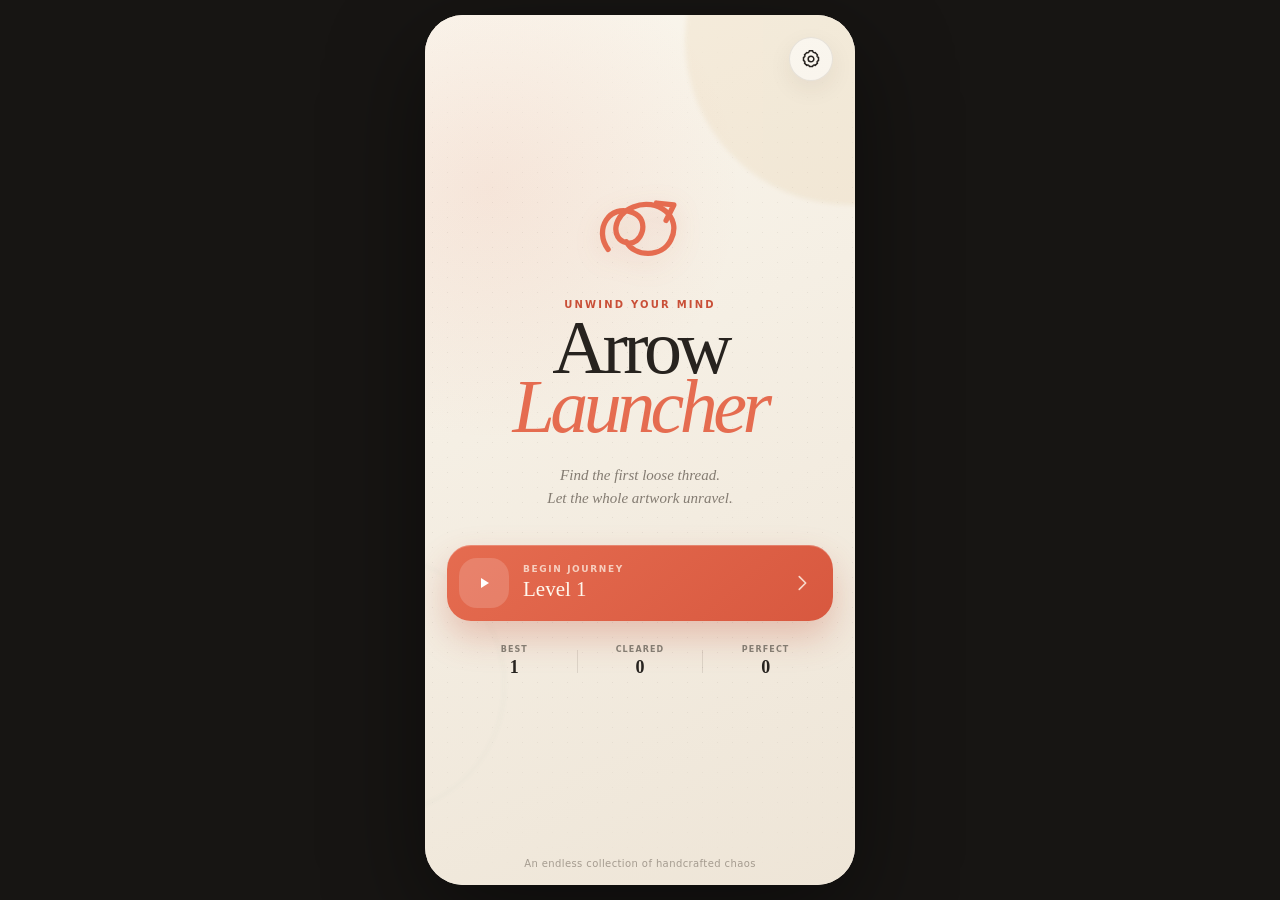
==== index.html @ df898eaf "first commit" ====
<!doctype html>
<html lang="en">
<head>
  <meta charset="utf-8">
  <meta name="viewport" content="width=device-width, initial-scale=1, viewport-fit=cover, user-scalable=no">
  <meta name="theme-color" content="#171513">
  <meta name="description" content="Arrow Launcher — a relaxing endless puzzle of tangled paths.">
  <title>Arrow Launcher</title>
  <link rel="stylesheet" href="styles.css">
</head>
<body>
  <main class="app" id="app">
    <section class="screen menu-screen active" id="menuScreen" aria-label="Main menu">
      <div class="menu-glow glow-one"></div>
      <div class="menu-glow glow-two"></div>
      <header class="menu-top">
        <button class="icon-button glass" id="menuSettingsButton" aria-label="Settings">
          <svg viewBox="0 0 24 24" aria-hidden="true"><path d="M12 15.4a3.4 3.4 0 1 0 0-6.8 3.4 3.4 0 0 0 0 6.8Z"/><path d="M19.4 15a1.7 1.7 0 0 0 .34 1.87l.06.06-2.83 2.83-.06-.06a1.7 1.7 0 0 0-1.87-.34 1.7 1.7 0 0 0-1.04 1.56V21h-4v-.08a1.7 1.7 0 0 0-1.04-1.56 1.7 1.7 0 0 0-1.87.34l-.06.06-2.83-2.83.06-.06A1.7 1.7 0 0 0 4.6 15 1.7 1.7 0 0 0 3.08 14H3v-4h.08A1.7 1.7 0 0 0 4.6 9a1.7 1.7 0 0 0-.34-1.87l-.06-.06 2.83-2.83.06.06A1.7 1.7 0 0 0 8.96 4 1.7 1.7 0 0 0 10 2.44V2h4v.44A1.7 1.7 0 0 0 15.04 4a1.7 1.7 0 0 0 1.87.34l.06-.06 2.83 2.83-.06.06A1.7 1.7 0 0 0 19.4 9 1.7 1.7 0 0 0 20.92 10H21v4h-.08A1.7 1.7 0 0 0 19.4 15Z"/></svg>
        </button>
      </header>

      <div class="brand-lockup">
        <div class="logo-mark" aria-hidden="true">
          <svg viewBox="0 0 120 120"><path d="M27 77c-15-20 1-48 26-38 18 7 9 35-7 31-17-4-14-29 7-37 25-10 51 10 39 34-9 19-38 18-46 2"/><path d="m77 29 18 2-8 16"/></svg>
        </div>
        <p class="eyebrow">UNWIND YOUR MIND</p>
        <h1>Arrow<br><span>Launcher</span></h1>
        <p class="tagline">Find the first loose thread.<br>Let the whole artwork unravel.</p>
      </div>

      <div class="menu-actions">
        <button class="primary-button" id="playButton">
          <span class="play-disc"><svg viewBox="0 0 24 24" aria-hidden="true"><path d="m9 7 8 5-8 5V7Z"/></svg></span>
          <span><small id="playLabel">CONTINUE</small><strong id="menuLevel">Level 1</strong></span>
          <svg class="chevron" viewBox="0 0 24 24" aria-hidden="true"><path d="m9 5 7 7-7 7"/></svg>
        </button>
        <div class="menu-stats">
          <div><span>BEST</span><strong id="bestLevel">1</strong></div>
          <i></i>
          <div><span>CLEARED</span><strong id="clearedCount">0</strong></div>
          <i></i>
          <div><span>PERFECT</span><strong id="perfectCount">0</strong></div>
        </div>
      </div>
      <p class="menu-footer">An endless collection of handcrafted chaos</p>
    </section>

    <section class="screen game-screen" id="gameScreen" aria-label="Game">
      <header class="game-header">
        <button class="icon-button" id="backButton" aria-label="Back to menu">
          <svg viewBox="0 0 24 24" aria-hidden="true"><path d="m15 18-6-6 6-6"/></svg>
        </button>
        <div class="level-copy"><span id="shapeLabel">HEART STUDY</span><strong>Level <b id="levelNumber">1</b></strong></div>
        <button class="icon-button" id="pauseButton" aria-label="Pause">
          <svg viewBox="0 0 24 24" aria-hidden="true"><path d="M8 5v14M16 5v14"/></svg>
        </button>
      </header>

      <div class="status-row">
        <div class="lives" id="lives" aria-label="3 lives"></div>
        <div class="progress-wrap">
          <div class="progress-meta"><span>UNTANGLED</span><strong id="progressText">0%</strong></div>
          <div class="progress-track"><i id="progressFill"></i></div>
        </div>
        <div class="streak" id="streakBadge" aria-label="Current streak"><span>✦</span><b id="streakCount">0</b></div>
      </div>

      <div class="canvas-shell" id="canvasShell">
        <canvas id="gameCanvas" aria-label="Arrow puzzle board"></canvas>
        <div class="board-toast" id="boardToast" role="status"></div>
      </div>

      <footer class="game-controls">
        <button class="control-button" id="restartButton">
          <span><svg viewBox="0 0 24 24" aria-hidden="true"><path d="M20 7v5h-5M4.5 9A8 8 0 1 1 5 16"/></svg></span>
          <small>Restart</small>
        </button>
        <button class="hint-button" id="hintButton">
          <span class="hint-icon"><svg viewBox="0 0 24 24" aria-hidden="true"><path d="M9 18h6M10 22h4M8.6 15.5A7 7 0 1 1 15.4 15.5c-.9.7-1.4 1.5-1.4 2.5h-4c0-1-.5-1.8-1.4-2.5Z"/></svg></span>
          <span><strong>Need a hint?</strong><small>Reveal a free arrow</small></span>
        </button>
        <button class="control-button" id="themeButton">
          <span><svg viewBox="0 0 24 24" aria-hidden="true"><path d="M12 3a9 9 0 1 0 9 9c0-1-.16-1.95-.46-2.84A6.5 6.5 0 0 1 12 3Z"/></svg></span>
          <small>Theme</small>
        </button>
      </footer>
    </section>

    <div class="modal-backdrop" id="modalBackdrop" aria-hidden="true">
      <section class="modal" id="pauseModal" role="dialog" aria-modal="true" aria-label="Game paused">
        <div class="modal-emblem pause-emblem"><svg viewBox="0 0 24 24"><path d="M8 5v14M16 5v14"/></svg></div>
        <p class="eyebrow">TAKE A BREATH</p>
        <h2>Paused</h2>
        <p>Your artwork will wait for you.</p>
        <button class="modal-primary" id="resumeButton">Keep playing</button>
        <button class="modal-secondary" id="pauseRestartButton">Restart level</button>
        <button class="modal-link" id="pauseHomeButton">Back to home</button>
      </section>

      <section class="modal" id="settingsModal" role="dialog" aria-modal="true" aria-label="Settings">
        <button class="modal-close" id="settingsClose" aria-label="Close">×</button>
        <p class="eyebrow">MAKE IT YOURS</p>
        <h2>Settings</h2>
        <div class="setting-row"><span><strong>Sound</strong><small>Soft, satisfying feedback</small></span><button class="toggle" id="soundToggle" role="switch" aria-checked="true"><i></i></button></div>
        <div class="setting-row"><span><strong>Haptics</strong><small>Gentle touch response</small></span><button class="toggle" id="hapticToggle" role="switch" aria-checked="true"><i></i></button></div>
        <div class="setting-row"><span><strong>High contrast</strong><small>Stronger puzzle lines</small></span><button class="toggle" id="contrastToggle" role="switch" aria-checked="false"><i></i></button></div>
      </section>

      <section class="modal result-modal" id="successModal" role="dialog" aria-modal="true" aria-label="Level complete">
        <div class="confetti" id="confetti"></div>
        <div class="modal-emblem success-emblem">✓</div>
        <p class="eyebrow">ARTWORK UNTANGLED</p>
        <h2>Beautifully done.</h2>
        <div class="result-score"><span>SCORE</span><strong id="resultScore">1,000</strong></div>
        <div class="result-details"><span><small>Moves</small><b id="resultMoves">12</b></span><span><small>Mistakes</small><b id="resultMistakes">0</b></span><span><small>Best streak</small><b id="resultStreak">12</b></span></div>
        <button class="modal-primary" id="nextButton">Next artwork <b>→</b></button>
      </section>

      <section class="modal result-modal" id="failModal" role="dialog" aria-modal="true" aria-label="Out of lives">
        <div class="modal-emblem fail-emblem">↺</div>
        <p class="eyebrow">THE KNOT HELD TIGHT</p>
        <h2>Try once more.</h2>
        <p>Every tangle has a loose thread.</p>
        <button class="modal-primary" id="retryButton">Restart artwork</button>
        <button class="modal-link" id="failHomeButton">Back to home</button>
      </section>
    </div>
  </main>

  <script src="game.js"></script>
</body>
</html>
---- styles.css ----
:root {
  --ink: #27231f;
  --muted: #847c72;
  --paper: #f6f0e5;
  --paper-deep: #e9dfcf;
  --card: rgba(255,255,255,.68);
  --coral: #e56c50;
  --coral-dark: #c94f37;
  --teal: #3f827b;
  --gold: #d3a65e;
  --line: rgba(64,54,44,.12);
  --shadow: 0 18px 55px rgba(52,42,30,.14);
  color-scheme: light;
}

* { box-sizing: border-box; -webkit-tap-highlight-color: transparent; }
html, body { width: 100%; height: 100%; margin: 0; overflow: hidden; }
body {
  font-family: Inter, ui-rounded, "SF Pro Rounded", system-ui, -apple-system, BlinkMacSystemFont, "Segoe UI", sans-serif;
  color: var(--ink);
  background: #171513;
  user-select: none;
}
button { font: inherit; color: inherit; border: 0; cursor: pointer; touch-action: manipulation; }
button:focus-visible { outline: 3px solid rgba(229,108,80,.42); outline-offset: 3px; }
.app { width: 100%; height: 100%; position: relative; overflow: hidden; background: var(--paper); }
.screen { position: absolute; inset: 0; display: none; overflow: hidden; }
.screen.active { display: flex; }

.menu-screen {
  padding: max(22px, env(safe-area-inset-top)) max(22px, env(safe-area-inset-right)) max(16px, env(safe-area-inset-bottom)) max(22px, env(safe-area-inset-left));
  flex-direction: column;
  isolation: isolate;
  background:
    radial-gradient(circle at 15% 20%, rgba(229,108,80,.10), transparent 32%),
    linear-gradient(155deg, #faf6ed, #eee5d7);
}
.menu-screen::before {
  content: ""; position: absolute; inset: 0; z-index: -1; opacity: .22;
  background-image: radial-gradient(rgba(53,45,37,.34) .6px, transparent .7px);
  background-size: 15px 15px;
  mask-image: linear-gradient(to bottom, transparent 0, #000 24%, #000 78%, transparent);
}
.menu-glow { position: absolute; border-radius: 999px; filter: blur(2px); z-index: -1; opacity: .5; }
.glow-one { width: 330px; height: 330px; background: rgba(211,166,94,.22); top: -140px; right: -160px; }
.glow-two { width: 260px; height: 260px; border: 1px solid rgba(63,130,123,.18); bottom: 8%; left: -180px; }
.menu-top { min-height: 48px; display: flex; justify-content: flex-end; position: relative; z-index: 2; color: var(--ink); }
.icon-button { width: 44px; height: 44px; padding: 11px; display: grid; place-items: center; border-radius: 50%; background: transparent; }
.icon-button svg, .control-button svg, .hint-icon svg, .play-disc svg, .chevron, .modal-emblem svg { width: 100%; fill: none; stroke: currentColor; stroke-width: 1.8; stroke-linecap: round; stroke-linejoin: round; }
.glass { border: 1px solid rgba(63,52,42,.1); background: rgba(255,255,255,.55); box-shadow: 0 8px 24px rgba(50,40,30,.07); }
.brand-lockup { margin: auto 0 4vh; text-align: center; }
.logo-mark { width: clamp(84px, 24vw, 116px); height: clamp(84px, 24vw, 116px); margin: 0 auto 8px; color: var(--coral); }
.logo-mark svg { width: 100%; height: 100%; fill: none; stroke: currentColor; stroke-width: 5.5; stroke-linecap: round; stroke-linejoin: round; filter: drop-shadow(0 8px 13px rgba(199,72,48,.15)); }
.eyebrow { margin: 0 0 8px; color: var(--coral-dark); font-size: 10px; font-weight: 850; letter-spacing: .22em; }
h1 { margin: 0; font-family: Georgia, "Times New Roman", serif; font-size: clamp(52px, 15vw, 76px); font-weight: 500; line-height: .78; letter-spacing: -.06em; }
h1 span { color: var(--coral); font-style: italic; font-weight: 500; }
.tagline { margin: 28px 0 0; color: var(--muted); font-family: Georgia, serif; font-size: 15px; line-height: 1.5; font-style: italic; }
.menu-actions { width: 100%; max-width: 430px; min-width: 0; margin: 0 auto auto; }
.primary-button {
  width: 100%; max-width: 100%; min-height: 76px; padding: 12px 18px 12px 12px; border-radius: 24px; display: grid; grid-template-columns: 50px minmax(0, 1fr) 24px; align-items: center; gap: 14px;
  color: #fff8ed; text-align: left; background: linear-gradient(140deg, var(--coral), #d8583f); box-shadow: 0 16px 34px rgba(194,75,49,.28), inset 0 1px rgba(255,255,255,.22);
  transition: transform .18s ease, box-shadow .18s ease;
}
.primary-button:active { transform: scale(.975); box-shadow: 0 8px 20px rgba(194,75,49,.24); }
.play-disc { width: 50px; height: 50px; padding: 13px; display: grid; place-items: center; border-radius: 18px; color: #fff; background: rgba(255,255,255,.16); }
.play-disc svg { fill: currentColor; stroke: none; }
.primary-button small { display: block; opacity: .72; font-size: 9px; font-weight: 800; letter-spacing: .18em; }
.primary-button strong { display: block; margin-top: 3px; font-family: Georgia, serif; font-size: 21px; font-weight: 500; }
.chevron { width: 22px; opacity: .8; }
.menu-stats { margin: 24px 5px 0; display: grid; grid-template-columns: 1fr 1px 1fr 1px 1fr; align-items: center; text-align: center; }
.menu-stats i { height: 23px; background: var(--line); }
.menu-stats span { display: block; color: var(--muted); font-size: 8px; font-weight: 800; letter-spacing: .14em; }
.menu-stats strong { display: block; margin-top: 3px; font-family: Georgia, serif; font-size: 18px; font-weight: 600; }
.menu-footer { margin: auto 0 0; text-align: center; color: rgba(83,73,63,.48); font-size: 10px; letter-spacing: .04em; }

.game-screen { flex-direction: column; background: linear-gradient(#faf6ef, #eee5d7); }
.game-header { flex: 0 0 auto; padding: max(14px, env(safe-area-inset-top)) 15px 8px; display: grid; grid-template-columns: 48px 1fr 48px; align-items: center; }
.game-header > :first-child { justify-self: start; }
.game-header > :last-child { justify-self: end; }
.level-copy { text-align: center; }
.level-copy span { display: block; color: var(--teal); font-size: 8px; font-weight: 850; letter-spacing: .17em; }
.level-copy strong { display: block; margin-top: 2px; font-family: Georgia, serif; font-size: 22px; font-weight: 500; }
.level-copy b { font-weight: inherit; }
.status-row { min-height: 53px; padding: 4px 22px 7px; display: grid; grid-template-columns: 78px 1fr 52px; align-items: center; gap: 12px; }
.lives { display: flex; gap: 5px; }
.life-drop { width: 19px; height: 23px; transform: rotate(45deg); border-radius: 50% 50% 52% 10%; background: var(--coral); box-shadow: 0 4px 8px rgba(210,81,56,.18); transition: transform .25s, opacity .25s, filter .25s; }
.life-drop.lost { opacity: .19; filter: grayscale(1); transform: rotate(45deg) scale(.72); }
.progress-meta { display: flex; justify-content: space-between; align-items: center; color: var(--muted); font-size: 7px; font-weight: 850; letter-spacing: .12em; }
.progress-meta strong { color: var(--teal); font-size: 9px; }
.progress-track { height: 4px; margin-top: 6px; overflow: hidden; border-radius: 99px; background: rgba(62,52,43,.1); }
.progress-track i { display: block; width: 0; height: 100%; border-radius: inherit; background: linear-gradient(90deg, var(--teal), #65a59c); transition: width .35s ease; }
.streak { justify-self: end; width: 47px; height: 31px; border-radius: 15px; display: flex; justify-content: center; align-items: center; gap: 4px; color: #9d702c; background: rgba(211,166,94,.16); border: 1px solid rgba(173,126,51,.12); }
.streak span { font-size: 12px; }.streak b { font-family: Georgia, serif; font-size: 14px; }
.canvas-shell { position: relative; flex: 1 1 auto; min-height: 0; margin: 0 12px; overflow: hidden; border-radius: 28px; border: 1px solid rgba(73,61,48,.09); background: rgba(255,255,255,.33); box-shadow: inset 0 1px rgba(255,255,255,.7); }
#gameCanvas { display: block; width: 100%; height: 100%; touch-action: none; }
.board-toast { position: absolute; left: 50%; top: 18px; z-index: 2; opacity: 0; transform: translate(-50%, -8px); padding: 8px 15px; border-radius: 20px; pointer-events: none; color: #fff; background: rgba(39,35,31,.88); font-size: 11px; font-weight: 700; transition: .22s ease; box-shadow: 0 8px 22px rgba(31,25,20,.16); white-space: nowrap; }
.board-toast.show { opacity: 1; transform: translate(-50%, 0); }
.game-controls { width: 100%; min-width: 0; overflow: hidden; flex: 0 0 98px; padding: 10px max(18px, env(safe-area-inset-right)) max(12px, env(safe-area-inset-bottom)) max(18px, env(safe-area-inset-left)); display: grid; grid-template-columns: 58px minmax(0, 1fr) 58px; gap: 9px; align-items: start; }
.control-button { width: 58px; min-width: 0; display: flex; flex-direction: column; align-items: center; gap: 4px; color: var(--muted); background: transparent; font-size: 9px; font-weight: 750; }
.control-button span { width: 46px; height: 46px; padding: 13px; border-radius: 17px; color: var(--ink); background: rgba(255,255,255,.62); border: 1px solid rgba(72,59,46,.08); box-shadow: 0 7px 18px rgba(51,41,31,.08); }
.hint-button { width: 100%; min-width: 0; height: 58px; padding: 8px 10px; overflow: hidden; display: flex; align-items: center; justify-content: center; gap: 8px; border-radius: 20px; color: #fff; background: linear-gradient(145deg, #4f9289, #377770); box-shadow: 0 10px 22px rgba(48,111,104,.2); }
.hint-icon { width: 35px; height: 35px; padding: 7px; border-radius: 13px; background: rgba(255,255,255,.13); }
.hint-button strong, .hint-button small { display: block; text-align: left; }.hint-button strong { font-size: 11px; }.hint-button small { margin-top: 2px; opacity: .7; font-size: 8px; }

.modal-backdrop { position: absolute; inset: 0; z-index: 20; display: none; place-items: center; padding: 24px; background: rgba(35,30,25,.44); backdrop-filter: blur(9px); }
.modal-backdrop.show { display: grid; animation: fade-in .2s ease; }
.modal { position: relative; display: none; width: min(100%, 370px); padding: 34px 28px 26px; overflow: hidden; border-radius: 30px; text-align: center; background: linear-gradient(150deg, #fffaf1, #eee4d4); box-shadow: 0 28px 80px rgba(31,25,19,.3); animation: modal-in .28s cubic-bezier(.2,.9,.2,1.08); }
.modal.active { display: block; }
.modal h2 { margin: 2px 0 8px; font-family: Georgia, serif; font-size: 35px; font-weight: 500; letter-spacing: -.03em; }
.modal > p:not(.eyebrow) { margin: 0 0 23px; color: var(--muted); font-family: Georgia, serif; font-style: italic; font-size: 14px; }
.modal-emblem { width: 68px; height: 68px; margin: 0 auto 18px; display: grid; place-items: center; border-radius: 25px; font-size: 31px; }
.modal-emblem svg { width: 28px; }
.pause-emblem { color: var(--teal); background: rgba(63,130,123,.12); }
.success-emblem { color: #fff; background: var(--teal); box-shadow: 0 10px 25px rgba(45,117,109,.24); }
.fail-emblem { color: var(--coral); background: rgba(229,108,80,.12); }
.modal-primary, .modal-secondary { width: 100%; min-height: 51px; border-radius: 17px; font-weight: 800; }
.modal-primary { color: white; background: var(--coral); box-shadow: 0 10px 22px rgba(199,77,52,.18); }
.modal-primary b { float: right; margin-right: 5px; font-size: 17px; }
.modal-secondary { margin-top: 9px; background: rgba(66,55,44,.07); }
.modal-link { margin: 18px auto 0; color: var(--muted); background: transparent; font-size: 11px; font-weight: 700; }
.modal-close { position: absolute; right: 18px; top: 15px; width: 36px; height: 36px; border-radius: 50%; color: var(--muted); background: rgba(50,43,36,.06); font-size: 25px; line-height: 1; }
.setting-row { padding: 16px 0; display: flex; align-items: center; justify-content: space-between; text-align: left; border-top: 1px solid var(--line); }
.setting-row:first-of-type { margin-top: 24px; }
.setting-row strong, .setting-row small { display: block; }.setting-row strong { font-size: 14px; }.setting-row small { margin-top: 2px; color: var(--muted); font-size: 10px; }
.toggle { width: 47px; height: 27px; padding: 3px; border-radius: 20px; background: rgba(55,47,40,.14); transition: .2s; }
.toggle i { display: block; width: 21px; height: 21px; border-radius: 50%; background: white; box-shadow: 0 2px 7px rgba(0,0,0,.15); transition: transform .2s; }
.toggle.on { background: var(--teal); }.toggle.on i { transform: translateX(20px); }
.result-score { margin: 22px 0 15px; padding: 17px; border-radius: 18px; background: rgba(211,166,94,.12); }
.result-score span { display: block; color: #987033; font-size: 8px; font-weight: 850; letter-spacing: .16em; }.result-score strong { font-family: Georgia, serif; font-size: 31px; font-weight: 500; }
.result-details { margin-bottom: 22px; display: grid; grid-template-columns: repeat(3,1fr); }
.result-details span + span { border-left: 1px solid var(--line); }.result-details small, .result-details b { display: block; }.result-details small { color: var(--muted); font-size: 8px; }.result-details b { margin-top: 3px; font-family: Georgia, serif; font-size: 17px; }
.confetti { position: absolute; inset: 0; pointer-events: none; }.confetti i { position: absolute; top: -15px; width: 7px; height: 12px; border-radius: 3px; animation: confetti-fall 1.9s ease-in forwards; }

.high-contrast { --ink: #100f0e; --muted: #574f47; }
.high-contrast .canvas-shell { background: rgba(255,255,255,.65); border-color: rgba(0,0,0,.2); }

@keyframes fade-in { from { opacity: 0; } }
@keyframes modal-in { from { opacity: 0; transform: translateY(18px) scale(.96); } }
@keyframes confetti-fall { to { transform: translate(var(--drift), 460px) rotate(620deg); opacity: 0; } }
@media (min-width: 700px) {
  .app { width: 430px; height: min(900px, calc(100vh - 30px)); margin: 15px auto; border-radius: 38px; box-shadow: 0 30px 100px rgba(0,0,0,.45); }
}
@media (max-height: 680px) {
  .brand-lockup { margin-bottom: 2vh; }.logo-mark { width: 72px; height: 72px; }.tagline { margin-top: 18px; }.menu-stats { margin-top: 13px; }.game-controls { flex-basis: 82px; }
}
@media (prefers-reduced-motion: reduce) { *, *::before, *::after { animation-duration: .01ms !important; transition-duration: .01ms !important; } }
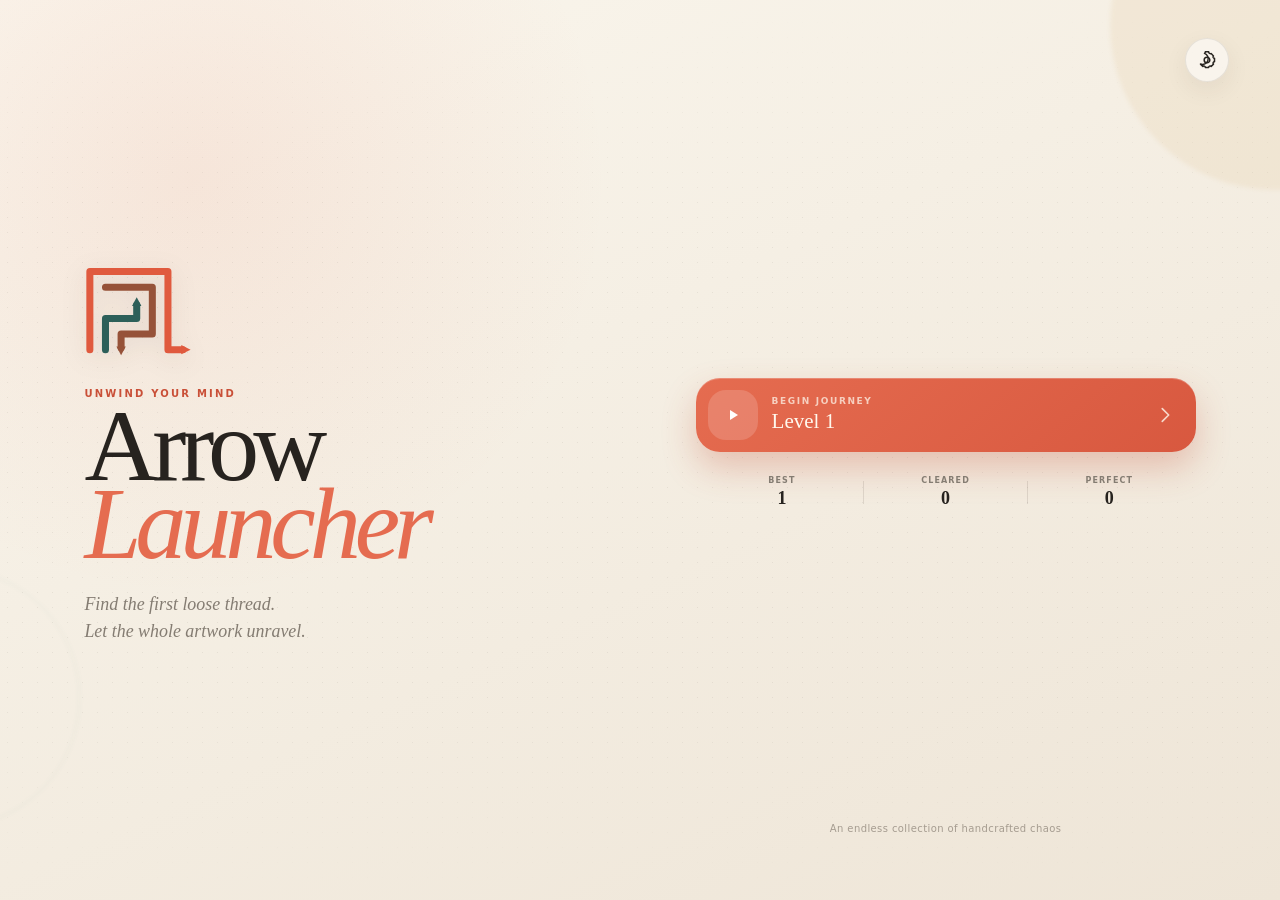
==== commit 9d73a471: "feat: icon & dp added" ====
--- a/index.html
+++ b/index.html
@@ -6,6 +6,8 @@
   <meta name="theme-color" content="#171513">
   <meta name="description" content="Arrow Launcher — a relaxing endless puzzle of tangled paths.">
   <title>Arrow Launcher</title>
+  <link rel="icon" type="image/svg+xml" href="icon.svg">
+  <link rel="apple-touch-icon" href="icon.svg">
   <link rel="stylesheet" href="styles.css">
 </head>
 <body>
@@ -15,13 +17,25 @@
       <div class="menu-glow glow-two"></div>
       <header class="menu-top">
         <button class="icon-button glass" id="menuSettingsButton" aria-label="Settings">
-          <svg viewBox="0 0 24 24" aria-hidden="true"><path d="M12 15.4a3.4 3.4 0 1 0 0-6.8 3.4 3.4 0 0 0 0 6.8Z"/><path d="M19.4 15a1.7 1.7 0 0 0 .34 1.87l.06.06-2.83 2.83-.06-.06a1.7 1.7 0 0 0-1.87-.34 1.7 1.7 0 0 0-1.04 1.56V21h-4v-.08a1.7 1.7 0 0 0-1.04-1.56 1.7 1.7 0 0 0-1.87.34l-.06.06-2.83-2.83.06-.06A1.7 1.7 0 0 0 4.6 15 1.7 1.7 0 0 0 3.08 14H3v-4h.08A1.7 1.7 0 0 0 4.6 9a1.7 1.7 0 0 0-.34-1.87l-.06-.06 2.83-2.83.06.06A1.7 1.7 0 0 0 8.96 4 1.7 1.7 0 0 0 10 2.44V2h4v.44A1.7 1.7 0 0 0 15.04 4a1.7 1.7 0 0 0 1.87.34l.06-.06 2.83 2.83-.06.06A1.7 1.7 0 0 0 19.4 9 1.7 1.7 0 0 0 20.92 10H21v4h-.08A1.7 1.7 0 0 0 19.4 15Z"/></svg>
+          <svg viewBox="0 0 24 24" aria-hidden="true"><path d="M12 15.4a3.4 3.4 0 1 0 0-6.8 3.4 3.4 0 0 0 0 6.8Z"/><path d="M19.4 15a1.7 1.7 0 0 0 .34 1.87l.06.06-2.83 2.83-.06-.06a1.7 1.7 0 0 0-1.87-.34 1.7 1.7 0 0 0-1.04 1.56V21h-4v-.08a1.7 1.7 0 0 0-1.04-1.56 1.7 1.7 0 0 0-1.87.34l-.06.06-2.83-2.83.06-.06A1.7 1.7 0 0 0 8.96 4 1.7 1.7 0 0 0 10 2.44V2h4v.44A1.7 1.7 0 0 0 15.04 4a1.7 1.7 0 0 0 1.87.34l.06-.06 2.83 2.83-.06.06A1.7 1.7 0 0 0 19.4 9 1.7 1.7 0 0 0 20.92 10H21v4h-.08A1.7 1.7 0 0 0 19.4 15Z"/></svg>
         </button>
       </header>
 
       <div class="brand-lockup">
         <div class="logo-mark" aria-hidden="true">
-          <svg viewBox="0 0 120 120"><path d="M27 77c-15-20 1-48 26-38 18 7 9 35-7 31-17-4-14-29 7-37 25-10 51 10 39 34-9 19-38 18-46 2"/><path d="m77 29 18 2-8 16"/></svg>
+          <svg viewBox="-115 -115 295 240">
+            <!-- Teal Path -->
+            <path d="M -60 100 L -60 20 L 20 20 L 20 -15" fill="none" stroke="#2c5f59" stroke-width="18" stroke-linecap="round" stroke-linejoin="round"/>
+            <polygon points="8,-12 20,-34 32,-12" fill="#2c5f59"/>
+
+            <!-- Terracotta Path -->
+            <path d="M -60 -60 L 60 -60 L 60 60 L -20 60 L -20 95" fill="none" stroke="#965239" stroke-width="18" stroke-linecap="round" stroke-linejoin="round"/>
+            <polygon points="-32,92 -20,114 -8,92" fill="#965239"/>
+
+            <!-- Coral Escaping Arrow -->
+            <path d="M -100 100 L -100 -100 L 100 -100 L 100 100 L 138 100" fill="none" stroke="#e05a3e" stroke-width="18" stroke-linecap="round" stroke-linejoin="round"/>
+            <polygon points="134,88 158,100 134,112" fill="#e05a3e"/>
+          </svg>
         </div>
         <p class="eyebrow">UNWIND YOUR MIND</p>
         <h1>Arrow<br><span>Launcher</span></h1>
@@ -66,6 +80,8 @@
       </div>
 
       <div class="canvas-shell" id="canvasShell">
+        <button class="test-next-button" id="testNextButton" aria-label="Preview the next milestone level">TEST: LEVEL 10 →</button>
+        <div class="boss-badge" id="bossBadge"><span>✦</span> BOSS</div>
         <canvas id="gameCanvas" aria-label="Arrow puzzle board"></canvas>
         <div class="board-toast" id="boardToast" role="status"></div>
       </div>
@@ -77,7 +93,7 @@
         </button>
         <button class="hint-button" id="hintButton">
           <span class="hint-icon"><svg viewBox="0 0 24 24" aria-hidden="true"><path d="M9 18h6M10 22h4M8.6 15.5A7 7 0 1 1 15.4 15.5c-.9.7-1.4 1.5-1.4 2.5h-4c0-1-.5-1.8-1.4-2.5Z"/></svg></span>
-          <span><strong>Need a hint?</strong><small>Reveal a free arrow</small></span>
+          <span><strong id="hintTitle">Need a hint?</strong><small id="hintDetail">Reveal a free arrow</small></span>
         </button>
         <button class="control-button" id="themeButton">
           <span><svg viewBox="0 0 24 24" aria-hidden="true"><path d="M12 3a9 9 0 1 0 9 9c0-1-.16-1.95-.46-2.84A6.5 6.5 0 0 1 12 3Z"/></svg></span>
@@ -109,11 +125,11 @@
       <section class="modal result-modal" id="successModal" role="dialog" aria-modal="true" aria-label="Level complete">
         <div class="confetti" id="confetti"></div>
         <div class="modal-emblem success-emblem">✓</div>
-        <p class="eyebrow">ARTWORK UNTANGLED</p>
-        <h2>Beautifully done.</h2>
+        <p class="eyebrow" id="resultEyebrow">ARTWORK UNTANGLED</p>
+        <h2 id="resultTitle">Beautifully done.</h2>
         <div class="result-score"><span>SCORE</span><strong id="resultScore">1,000</strong></div>
         <div class="result-details"><span><small>Moves</small><b id="resultMoves">12</b></span><span><small>Mistakes</small><b id="resultMistakes">0</b></span><span><small>Best streak</small><b id="resultStreak">12</b></span></div>
-        <button class="modal-primary" id="nextButton">Next artwork <b>→</b></button>
+        <button class="modal-primary" id="nextButton"><span id="nextLabel">Next artwork</span> <b>→</b></button>
       </section>
 
       <section class="modal result-modal" id="failModal" role="dialog" aria-modal="true" aria-label="Out of lives">
--- a/styles.css
+++ b/styles.css
@@ -14,7 +14,7 @@
 }
 
 * { box-sizing: border-box; -webkit-tap-highlight-color: transparent; }
-html, body { width: 100%; height: 100%; margin: 0; overflow: hidden; }
+html, body { width: 100%; height: 100%; min-height: 100%; margin: 0; overflow: hidden; }
 body {
   font-family: Inter, ui-rounded, "SF Pro Rounded", system-ui, -apple-system, BlinkMacSystemFont, "Segoe UI", sans-serif;
   color: var(--ink);
@@ -23,7 +23,7 @@
 }
 button { font: inherit; color: inherit; border: 0; cursor: pointer; touch-action: manipulation; }
 button:focus-visible { outline: 3px solid rgba(229,108,80,.42); outline-offset: 3px; }
-.app { width: 100%; height: 100%; position: relative; overflow: hidden; background: var(--paper); }
+.app { width: 100%; height: 100%; height: 100dvh; position: relative; overflow: hidden; background: var(--paper); }
 .screen { position: absolute; inset: 0; display: none; overflow: hidden; }
 .screen.active { display: flex; }
 
@@ -49,8 +49,8 @@
 .icon-button svg, .control-button svg, .hint-icon svg, .play-disc svg, .chevron, .modal-emblem svg { width: 100%; fill: none; stroke: currentColor; stroke-width: 1.8; stroke-linecap: round; stroke-linejoin: round; }
 .glass { border: 1px solid rgba(63,52,42,.1); background: rgba(255,255,255,.55); box-shadow: 0 8px 24px rgba(50,40,30,.07); }
 .brand-lockup { margin: auto 0 4vh; text-align: center; }
-.logo-mark { width: clamp(84px, 24vw, 116px); height: clamp(84px, 24vw, 116px); margin: 0 auto 8px; color: var(--coral); }
-.logo-mark svg { width: 100%; height: 100%; fill: none; stroke: currentColor; stroke-width: 5.5; stroke-linecap: round; stroke-linejoin: round; filter: drop-shadow(0 8px 13px rgba(199,72,48,.15)); }
+.logo-mark { width: clamp(100px, 28vw, 136px); height: clamp(86px, 24vw, 116px); margin: 0 auto 12px; }
+.logo-mark svg { width: 100%; height: 100%; filter: drop-shadow(0 6px 12px rgba(42,31,24,.10)); }
 .eyebrow { margin: 0 0 8px; color: var(--coral-dark); font-size: 10px; font-weight: 850; letter-spacing: .22em; }
 h1 { margin: 0; font-family: Georgia, "Times New Roman", serif; font-size: clamp(52px, 15vw, 76px); font-weight: 500; line-height: .78; letter-spacing: -.06em; }
 h1 span { color: var(--coral); font-style: italic; font-weight: 500; }
@@ -93,12 +93,23 @@
 .streak span { font-size: 12px; }.streak b { font-family: Georgia, serif; font-size: 14px; }
 .canvas-shell { position: relative; flex: 1 1 auto; min-height: 0; margin: 0 12px; overflow: hidden; border-radius: 28px; border: 1px solid rgba(73,61,48,.09); background: rgba(255,255,255,.33); box-shadow: inset 0 1px rgba(255,255,255,.7); }
 #gameCanvas { display: block; width: 100%; height: 100%; touch-action: none; }
+.boss-badge { position: absolute; right: 15px; top: 14px; z-index: 3; display: none; align-items: center; gap: 5px; padding: 7px 11px; border: 1px solid rgba(159,108,31,.23); border-radius: 99px; color: #8b5c18; background: rgba(250,235,202,.86); box-shadow: 0 6px 16px rgba(117,76,19,.12); font-size: 8px; font-weight: 900; letter-spacing: .13em; }
+.test-next-button { position: absolute; left: 15px; top: 14px; z-index: 4; min-height: 29px; padding: 6px 10px; border: 1px dashed rgba(54,47,40,.2); border-radius: 99px; color: #6d645b; background: rgba(255,252,246,.88); box-shadow: 0 5px 13px rgba(48,39,30,.08); font-size: 7px; font-weight: 900; letter-spacing: .08em; }
+.test-next-button:active { transform: scale(.96); }
+.game-screen.boss-level .test-next-button { border-color: rgba(159,108,31,.28); color: #8b5c18; background: rgba(255,246,226,.9); }
+.boss-badge span { font-size: 10px; animation: boss-spark 1.4s ease-in-out infinite; }
+.game-screen.boss-level .boss-badge { display: flex; }
+.game-screen.boss-level .canvas-shell { border-color: rgba(174,119,34,.28); box-shadow: inset 0 1px rgba(255,255,255,.75), 0 0 0 3px rgba(211,166,94,.06); }
+.game-screen.boss-level .level-copy > span { color: #a76d1b; }
+.game-screen.boss-level .progress-track i { background: linear-gradient(90deg, #b17a29, #e0b663); }
+.game-screen.boss-level .progress-meta strong { color: #a76d1b; }
 .board-toast { position: absolute; left: 50%; top: 18px; z-index: 2; opacity: 0; transform: translate(-50%, -8px); padding: 8px 15px; border-radius: 20px; pointer-events: none; color: #fff; background: rgba(39,35,31,.88); font-size: 11px; font-weight: 700; transition: .22s ease; box-shadow: 0 8px 22px rgba(31,25,20,.16); white-space: nowrap; }
 .board-toast.show { opacity: 1; transform: translate(-50%, 0); }
 .game-controls { width: 100%; min-width: 0; overflow: hidden; flex: 0 0 98px; padding: 10px max(18px, env(safe-area-inset-right)) max(12px, env(safe-area-inset-bottom)) max(18px, env(safe-area-inset-left)); display: grid; grid-template-columns: 58px minmax(0, 1fr) 58px; gap: 9px; align-items: start; }
 .control-button { width: 58px; min-width: 0; display: flex; flex-direction: column; align-items: center; gap: 4px; color: var(--muted); background: transparent; font-size: 9px; font-weight: 750; }
 .control-button span { width: 46px; height: 46px; padding: 13px; border-radius: 17px; color: var(--ink); background: rgba(255,255,255,.62); border: 1px solid rgba(72,59,46,.08); box-shadow: 0 7px 18px rgba(51,41,31,.08); }
 .hint-button { width: 100%; min-width: 0; height: 58px; padding: 8px 10px; overflow: hidden; display: flex; align-items: center; justify-content: center; gap: 8px; border-radius: 20px; color: #fff; background: linear-gradient(145deg, #4f9289, #377770); box-shadow: 0 10px 22px rgba(48,111,104,.2); }
+.hint-button.depleted { color: rgba(255,255,255,.78); background: linear-gradient(145deg, #81786d, #645d55); box-shadow: 0 7px 16px rgba(50,44,39,.12); }
 .hint-icon { width: 35px; height: 35px; padding: 7px; border-radius: 13px; background: rgba(255,255,255,.13); }
 .hint-button strong, .hint-button small { display: block; text-align: left; }.hint-button strong { font-size: 11px; }.hint-button small { margin-top: 2px; opacity: .7; font-size: 8px; }
 
@@ -137,10 +148,176 @@
 @keyframes fade-in { from { opacity: 0; } }
 @keyframes modal-in { from { opacity: 0; transform: translateY(18px) scale(.96); } }
 @keyframes confetti-fall { to { transform: translate(var(--drift), 460px) rotate(620deg); opacity: 0; } }
-@media (min-width: 700px) {
-  .app { width: 430px; height: min(900px, calc(100vh - 30px)); margin: 15px auto; border-radius: 38px; box-shadow: 0 30px 100px rgba(0,0,0,.45); }
-}
+@keyframes boss-spark { 50% { transform: scale(1.3) rotate(18deg); filter: brightness(1.2); } }
 @media (max-height: 680px) {
   .brand-lockup { margin-bottom: 2vh; }.logo-mark { width: 72px; height: 72px; }.tagline { margin-top: 18px; }.menu-stats { margin-top: 13px; }.game-controls { flex-basis: 82px; }
 }
+
+/* Tablet portrait: use the extra room without turning the interface into a
+   stretched phone mockup. The board remains centered and undistorted. */
+@media (min-width: 700px) and (orientation: portrait) {
+  body { background: radial-gradient(circle at 50% 15%, #413a33, #171513 68%); }
+  .app { width: min(100%, 820px); margin-inline: auto; box-shadow: 0 0 90px rgba(0,0,0,.24); }
+  .menu-screen { padding-inline: clamp(44px, 9vw, 86px); }
+  .brand-lockup { margin-bottom: 5vh; }
+  .logo-mark { width: 132px; height: 132px; }
+  h1 { font-size: clamp(76px, 12vw, 104px); }
+  .tagline { font-size: 18px; }
+  .menu-actions { max-width: 540px; }
+  .primary-button { min-height: 86px; }
+  .menu-footer { font-size: 11px; }
+  .game-header, .status-row, .game-controls { width: min(100%, 680px); margin-inline: auto; }
+  .canvas-shell { width: min(calc(100% - 40px), 720px, calc(72dvh - 145px)); margin-inline: auto; }
+  .game-controls { grid-template-columns: 72px minmax(260px, 1fr) 72px; gap: 16px; }
+  .control-button { width: 72px; }
+  .level-copy span { font-size: 9px; }
+  .level-copy strong { font-size: 25px; }
+}
+
+/* Desktop and landscape devices use the full display: information lives on
+   the left, the artwork stays central, and controls form a right tool rail. */
+@media (min-width: 900px), (orientation: landscape) and (min-width: 560px) and (max-height: 700px) {
+  body {
+    background:
+      radial-gradient(circle at 18% 12%, rgba(229,108,80,.17), transparent 30%),
+      radial-gradient(circle at 82% 86%, rgba(63,130,123,.14), transparent 34%),
+      #1d1a17;
+  }
+  .app { max-width: none; margin: 0; border-radius: 0; box-shadow: none; }
+
+  .menu-screen.active {
+    display: grid;
+    grid-template-columns: minmax(0, 560px) minmax(300px, 500px);
+    grid-template-rows: 1fr auto;
+    justify-content: center;
+    column-gap: clamp(28px, 4vw, 76px);
+    padding: clamp(24px, 5vw, 76px);
+  }
+  .menu-top { position: absolute; top: clamp(18px, 3vw, 38px); right: clamp(20px, 4vw, 54px); }
+  .brand-lockup { grid-column: 1; grid-row: 1 / 3; align-self: center; margin: 0; text-align: left; }
+  .logo-mark { width: clamp(88px, 9vw, 142px); height: clamp(88px, 9vw, 142px); margin: 0 0 18px; }
+  h1 { font-size: clamp(68px, 8vw, 118px); line-height: .76; }
+  .tagline { font-size: clamp(14px, 1.4vw, 19px); }
+  .menu-actions { grid-column: 2; grid-row: 1; align-self: center; width: 100%; max-width: 500px; margin: 0; }
+  .primary-button { min-height: clamp(72px, 8vh, 88px); }
+  .menu-footer { grid-column: 2; grid-row: 2; width: 100%; max-width: 500px; margin: 0; padding-bottom: 2px; }
+
+  .game-screen.active {
+    display: grid;
+    grid-template-columns: minmax(140px, 260px) minmax(270px, 760px) minmax(140px, 240px);
+    grid-template-rows: auto 1fr;
+    justify-content: center;
+    gap: clamp(10px, 2.2vw, 36px);
+    padding: clamp(12px, 3vw, 34px);
+  }
+  .game-header { grid-column: 1; grid-row: 1; width: 100%; padding: 0; }
+  .status-row {
+    grid-column: 1;
+    grid-row: 2;
+    min-height: 0;
+    padding: clamp(22px, 5vh, 52px) 10px;
+    display: grid;
+    grid-template-columns: 1fr;
+    grid-template-rows: auto auto auto;
+    align-content: start;
+    gap: clamp(20px, 4vh, 38px);
+  }
+  .lives { justify-content: center; }
+  .progress-wrap { width: 100%; }
+  .progress-track { height: 6px; }
+  .streak { justify-self: center; }
+  .canvas-shell {
+    grid-column: 2;
+    grid-row: 1 / 3;
+    align-self: center;
+    justify-self: center;
+    flex: none;
+    width: min(100%, calc(72dvh - 24px));
+    height: auto;
+    aspect-ratio: 360 / 500;
+    margin: 0;
+    border-radius: clamp(22px, 2.5vw, 34px);
+    box-shadow: inset 0 1px rgba(255,255,255,.76), 0 24px 70px rgba(36,29,22,.13);
+  }
+  .game-controls {
+    grid-column: 3;
+    grid-row: 1 / 3;
+    align-self: center;
+    width: 100%;
+    padding: 0;
+    overflow: visible;
+    display: grid;
+    grid-template-columns: 1fr;
+    gap: 14px;
+  }
+  .control-button {
+    width: 100%;
+    min-height: 58px;
+    padding: 6px;
+    flex-direction: row;
+    justify-content: flex-start;
+    gap: 11px;
+    border-radius: 20px;
+    background: rgba(255,255,255,.38);
+    border: 1px solid rgba(72,59,46,.07);
+    font-size: 10px;
+  }
+  .control-button span { flex: 0 0 46px; }
+  .hint-button { min-height: 64px; height: auto; padding: 10px 13px; justify-content: flex-start; }
+  .hint-button strong { font-size: 12px; }
+  .hint-button small { font-size: 9px; }
+  .modal { width: min(420px, calc(100% - 40px)); }
+}
+
+/* Compact landscape phones need the same wide composition with smaller rails. */
+@media (orientation: landscape) and (min-width: 560px) and (max-height: 500px) {
+  .menu-screen.active { padding: 14px 28px; column-gap: 38px; }
+  .menu-top { top: 10px; right: 16px; }
+  .logo-mark { display: none; }
+  .eyebrow { margin-bottom: 5px; font-size: 8px; }
+  h1 { font-size: clamp(48px, 10vw, 70px); }
+  .tagline { margin-top: 14px; font-size: 12px; }
+  .primary-button { min-height: 62px; border-radius: 20px; }
+  .menu-stats { margin-top: 12px; }
+  .menu-footer { display: none; }
+
+  .game-screen.active {
+    grid-template-columns: minmax(116px, 150px) minmax(220px, 1fr) minmax(116px, 150px);
+    gap: 8px;
+    padding: 8px max(8px, env(safe-area-inset-right)) 8px max(8px, env(safe-area-inset-left));
+  }
+  .game-header { grid-template-columns: 34px 1fr 34px; }
+  .icon-button { width: 34px; height: 34px; padding: 8px; }
+  .level-copy span { font-size: 6px; letter-spacing: .1em; }
+  .level-copy strong { font-size: 17px; }
+  .status-row { padding: 12px 5px; gap: 12px; }
+  .life-drop { width: 14px; height: 17px; }
+  .progress-meta { font-size: 6px; }
+  .game-controls { gap: 7px; }
+  .control-button { min-height: 43px; padding: 3px; gap: 7px; border-radius: 14px; font-size: 8px; }
+  .control-button span { width: 35px; height: 35px; flex-basis: 35px; padding: 9px; border-radius: 12px; }
+  .hint-button { min-height: 48px; padding: 6px 8px; border-radius: 15px; }
+  .hint-icon { width: 32px; height: 32px; padding: 7px; }
+  .hint-button strong { font-size: 9px; }
+  .hint-button small { font-size: 7px; }
+  .boss-badge { right: 9px; top: 9px; }
+  .test-next-button { left: 9px; top: 9px; }
+  .board-toast { top: 45px; padding: 6px 11px; font-size: 9px; }
+}
+
+@media (min-width: 1500px) and (min-height: 850px) {
+  .game-screen.active { grid-template-columns: 280px minmax(520px, 780px) 260px; }
+  .game-header { padding-top: 10px; }
+  .level-copy span { font-size: 10px; }
+  .level-copy strong { font-size: 28px; }
+  .status-row { padding-inline: 22px; }
+  .game-controls { gap: 18px; }
+}
+
+@media (max-width: 360px) {
+  .menu-screen { padding-inline: 16px; }
+  .status-row { padding-inline: 14px; grid-template-columns: 70px 1fr 47px; gap: 8px; }
+  .canvas-shell { margin-inline: 8px; border-radius: 23px; }
+  .game-controls { padding-inline: 12px; }
+}
 @media (prefers-reduced-motion: reduce) { *, *::before, *::after { animation-duration: .01ms !important; transition-duration: .01ms !important; } }
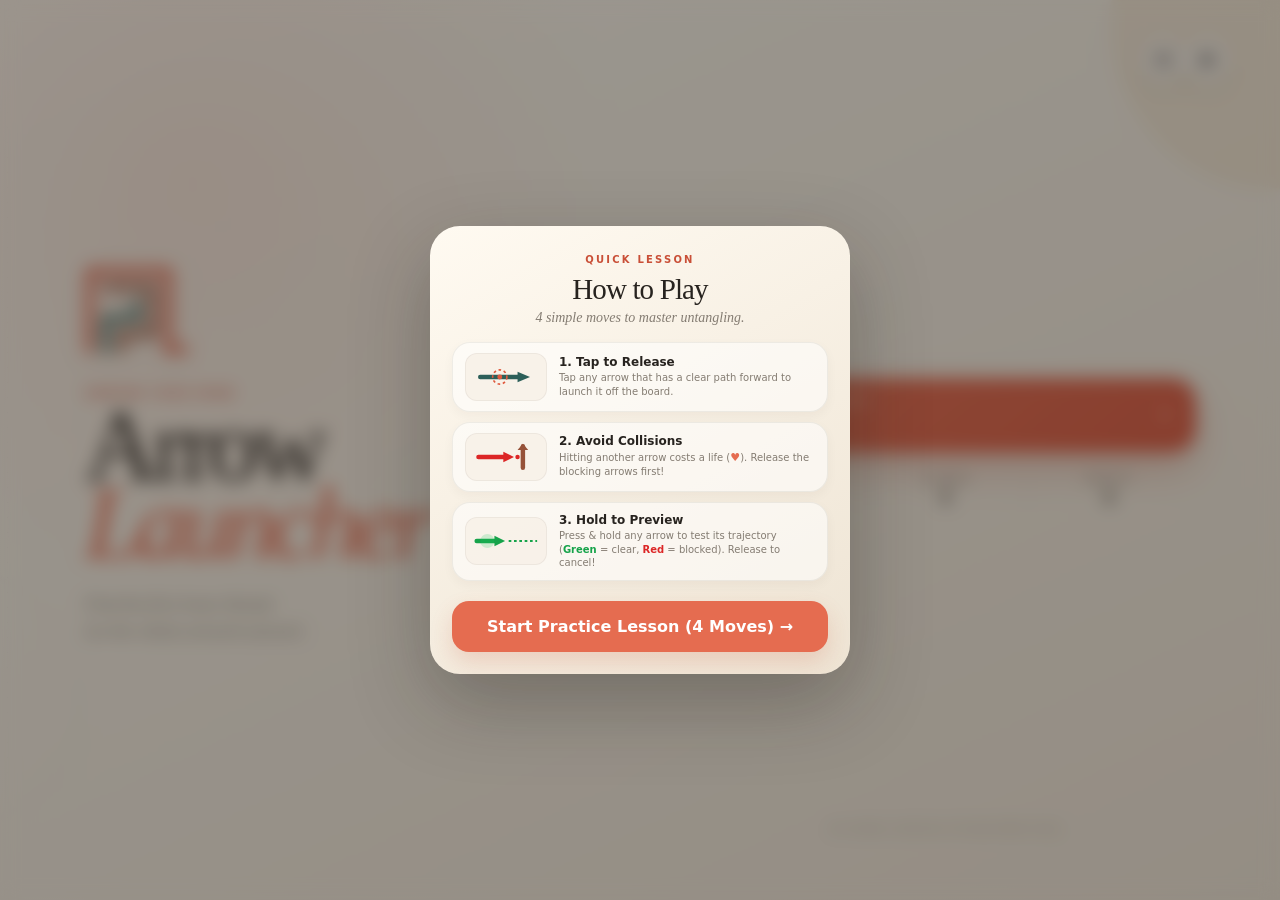
==== commit 1fd76ad7: "feat: lesson added for the first time user open the game" ====
--- a/index.html
+++ b/index.html
@@ -16,8 +16,11 @@
       <div class="menu-glow glow-one"></div>
       <div class="menu-glow glow-two"></div>
       <header class="menu-top">
+        <button class="icon-button glass" id="menuHelpButton" aria-label="How to play" style="margin-right:auto;">
+          <svg viewBox="0 0 24 24" aria-hidden="true"><circle cx="12" cy="12" r="10"/><path d="M9.09 9a3 3 0 0 1 5.83 1c0 2-3 3-3 3M12 17h.01"/></svg>
+        </button>
         <button class="icon-button glass" id="menuSettingsButton" aria-label="Settings">
-          <svg viewBox="0 0 24 24" aria-hidden="true"><path d="M12 15.4a3.4 3.4 0 1 0 0-6.8 3.4 3.4 0 0 0 0 6.8Z"/><path d="M19.4 15a1.7 1.7 0 0 0 .34 1.87l.06.06-2.83 2.83-.06-.06a1.7 1.7 0 0 0-1.87-.34 1.7 1.7 0 0 0-1.04 1.56V21h-4v-.08a1.7 1.7 0 0 0-1.04-1.56 1.7 1.7 0 0 0-1.87.34l-.06.06-2.83-2.83.06-.06A1.7 1.7 0 0 0 8.96 4 1.7 1.7 0 0 0 10 2.44V2h4v.44A1.7 1.7 0 0 0 15.04 4a1.7 1.7 0 0 0 1.87.34l.06-.06 2.83 2.83-.06.06A1.7 1.7 0 0 0 19.4 9 1.7 1.7 0 0 0 20.92 10H21v4h-.08A1.7 1.7 0 0 0 19.4 15Z"/></svg>
+          <svg viewBox="0 0 24 24" aria-hidden="true"><path d="M12 15.4a3.4 3.4 0 1 0 0-6.8 3.4 3.4 0 0 0 0 6.8Z"/><path d="M19.4 15a1.7 1.7 0 0 0 .34 1.87l.06.06-2.83 2.83-.06-.06a1.7 1.7 0 0 0-1.87-.34 1.7 1.7 0 0 0-1.04 1.56V21h-4v-.08a1.7 1.7 0 0 0-1.04-1.56 1.7 1.7 0 0 0-1.87.34l-.06.06-2.83-2.83.06-.06A1.7 1.7 0 0 0 4.6 15 1.7 1.7 0 0 0 3.08 14H3v-4h.08A1.7 1.7 0 0 0 4.6 9a1.7 1.7 0 0 0-.34-1.87l-.06-.06 2.83-2.83.06-.06A1.7 1.7 0 0 0 8.96 4 1.7 1.7 0 0 0 10 2.44V2h4v.44A1.7 1.7 0 0 0 15.04 4a1.7 1.7 0 0 0 1.87.34l.06-.06 2.83 2.83-.06-.06A1.7 1.7 0 0 0 19.4 9 1.7 1.7 0 0 0 20.92 10H21v4h-.08A1.7 1.7 0 0 0 19.4 15Z"/></svg>
         </button>
       </header>
 
@@ -80,7 +83,6 @@
       </div>
 
       <div class="canvas-shell" id="canvasShell">
-        <button class="test-next-button" id="testNextButton" aria-label="Preview the next milestone level">TEST: LEVEL 10 →</button>
         <div class="boss-badge" id="bossBadge"><span>✦</span> BOSS</div>
         <canvas id="gameCanvas" aria-label="Arrow puzzle board"></canvas>
         <div class="board-toast" id="boardToast" role="status"></div>
@@ -120,6 +122,63 @@
         <div class="setting-row"><span><strong>Sound</strong><small>Soft, satisfying feedback</small></span><button class="toggle" id="soundToggle" role="switch" aria-checked="true"><i></i></button></div>
         <div class="setting-row"><span><strong>Haptics</strong><small>Gentle touch response</small></span><button class="toggle" id="hapticToggle" role="switch" aria-checked="true"><i></i></button></div>
         <div class="setting-row"><span><strong>High contrast</strong><small>Stronger puzzle lines</small></span><button class="toggle" id="contrastToggle" role="switch" aria-checked="false"><i></i></button></div>
+        <div class="setting-row"><span><strong>How to play</strong><small>Review lesson & rules</small></span><button class="toggle-link" id="tutorialReplayButton">Review</button></div>
+      </section>
+
+      <section class="modal tutorial-modal" id="tutorialModal" role="dialog" aria-modal="true" aria-label="How to Play">
+        <p class="eyebrow">QUICK LESSON</p>
+        <h2>How to Play</h2>
+        <p class="tutorial-subtitle">4 simple moves to master untangling.</p>
+
+        <div class="tutorial-steps">
+          <div class="tutorial-card">
+            <div class="tutorial-media">
+              <svg viewBox="0 0 90 40" aria-hidden="true">
+                <path d="M 16 20 L 62 20" fill="none" stroke="#2c5f59" stroke-width="5" stroke-linecap="round"/>
+                <polygon points="58,14 72,20 58,26" fill="#2c5f59"/>
+                <circle cx="38" cy="20" r="8" fill="none" stroke="#e05a3e" stroke-width="1.8" stroke-dasharray="3 3"/>
+                <circle cx="38" cy="20" r="2.8" fill="#e05a3e"/>
+              </svg>
+            </div>
+            <div class="tutorial-info">
+              <strong>1. Tap to Release</strong>
+              <small>Tap any arrow that has a clear path forward to launch it off the board.</small>
+            </div>
+          </div>
+
+          <div class="tutorial-card">
+            <div class="tutorial-media">
+              <svg viewBox="0 0 90 40" aria-hidden="true">
+                <path d="M 14 20 L 46 20" fill="none" stroke="#dc2626" stroke-width="5" stroke-linecap="round"/>
+                <polygon points="42,14 54,20 42,26" fill="#dc2626"/>
+                <path d="M 64 8 L 64 32" fill="none" stroke="#965239" stroke-width="5" stroke-linecap="round"/>
+                <polygon points="58,12 64,5 70,12" fill="#965239"/>
+                <circle cx="58" cy="20" r="2.5" fill="#dc2626"/>
+              </svg>
+            </div>
+            <div class="tutorial-info">
+              <strong>2. Avoid Collisions</strong>
+              <small>Hitting another arrow costs a life (<span class="inline-heart">♥</span>). Release the blocking arrows first!</small>
+            </div>
+          </div>
+
+          <div class="tutorial-card">
+            <div class="tutorial-media">
+              <svg viewBox="0 0 90 40" aria-hidden="true">
+                <path d="M 12 20 L 36 20" fill="none" stroke="#16a34a" stroke-width="5" stroke-linecap="round"/>
+                <polygon points="32,14 44,20 32,26" fill="#16a34a"/>
+                <line x1="48" y1="20" x2="80" y2="20" stroke="#16a34a" stroke-width="2" stroke-dasharray="3 3"/>
+                <circle cx="24" cy="20" r="8" fill="rgba(34,197,94,0.2)"/>
+              </svg>
+            </div>
+            <div class="tutorial-info">
+              <strong>3. Hold to Preview</strong>
+              <small>Press &amp; hold any arrow to test its trajectory (<span class="green-text">Green</span> = clear, <span class="red-text">Red</span> = blocked). Release to cancel!</small>
+            </div>
+          </div>
+        </div>
+
+        <button class="modal-primary" id="tutorialStartButton">Start Practice Lesson (4 Moves) →</button>
       </section>
 
       <section class="modal result-modal" id="successModal" role="dialog" aria-modal="true" aria-label="Level complete">
--- a/styles.css
+++ b/styles.css
@@ -82,9 +82,11 @@
 .level-copy strong { display: block; margin-top: 2px; font-family: Georgia, serif; font-size: 22px; font-weight: 500; }
 .level-copy b { font-weight: inherit; }
 .status-row { min-height: 53px; padding: 4px 22px 7px; display: grid; grid-template-columns: 78px 1fr 52px; align-items: center; gap: 12px; }
-.lives { display: flex; gap: 5px; }
-.life-drop { width: 19px; height: 23px; transform: rotate(45deg); border-radius: 50% 50% 52% 10%; background: var(--coral); box-shadow: 0 4px 8px rgba(210,81,56,.18); transition: transform .25s, opacity .25s, filter .25s; }
-.life-drop.lost { opacity: .19; filter: grayscale(1); transform: rotate(45deg) scale(.72); }
+.lives { display: flex; align-items: center; gap: 6px; }
+.life-heart { width: 21px; height: 21px; display: inline-flex; align-items: center; justify-content: center; color: var(--coral); transition: transform .3s cubic-bezier(0.34, 1.56, 0.64, 1), opacity .25s ease, filter .25s ease; }
+.life-heart svg { width: 100%; height: 100%; fill: currentColor; stroke: none; filter: drop-shadow(0 2px 5px rgba(210,81,56,.32)); }
+.life-heart.lost { opacity: .2; filter: grayscale(1); transform: scale(.74); }
+.life-heart.lost svg { filter: none; }
 .progress-meta { display: flex; justify-content: space-between; align-items: center; color: var(--muted); font-size: 7px; font-weight: 850; letter-spacing: .12em; }
 .progress-meta strong { color: var(--teal); font-size: 9px; }
 .progress-track { height: 4px; margin-top: 6px; overflow: hidden; border-radius: 99px; background: rgba(62,52,43,.1); }
@@ -94,15 +96,15 @@
 .canvas-shell { position: relative; flex: 1 1 auto; min-height: 0; margin: 0 12px; overflow: hidden; border-radius: 28px; border: 1px solid rgba(73,61,48,.09); background: rgba(255,255,255,.33); box-shadow: inset 0 1px rgba(255,255,255,.7); }
 #gameCanvas { display: block; width: 100%; height: 100%; touch-action: none; }
 .boss-badge { position: absolute; right: 15px; top: 14px; z-index: 3; display: none; align-items: center; gap: 5px; padding: 7px 11px; border: 1px solid rgba(159,108,31,.23); border-radius: 99px; color: #8b5c18; background: rgba(250,235,202,.86); box-shadow: 0 6px 16px rgba(117,76,19,.12); font-size: 8px; font-weight: 900; letter-spacing: .13em; }
-.test-next-button { position: absolute; left: 15px; top: 14px; z-index: 4; min-height: 29px; padding: 6px 10px; border: 1px dashed rgba(54,47,40,.2); border-radius: 99px; color: #6d645b; background: rgba(255,252,246,.88); box-shadow: 0 5px 13px rgba(48,39,30,.08); font-size: 7px; font-weight: 900; letter-spacing: .08em; }
-.test-next-button:active { transform: scale(.96); }
-.game-screen.boss-level .test-next-button { border-color: rgba(159,108,31,.28); color: #8b5c18; background: rgba(255,246,226,.9); }
+
 .boss-badge span { font-size: 10px; animation: boss-spark 1.4s ease-in-out infinite; }
 .game-screen.boss-level .boss-badge { display: flex; }
 .game-screen.boss-level .canvas-shell { border-color: rgba(174,119,34,.28); box-shadow: inset 0 1px rgba(255,255,255,.75), 0 0 0 3px rgba(211,166,94,.06); }
 .game-screen.boss-level .level-copy > span { color: #a76d1b; }
 .game-screen.boss-level .progress-track i { background: linear-gradient(90deg, #b17a29, #e0b663); }
 .game-screen.boss-level .progress-meta strong { color: #a76d1b; }
+.game-screen.boss-level .life-heart { color: #b17a29; }
+.game-screen.boss-level .life-heart svg { filter: drop-shadow(0 2px 5px rgba(177,122,41,.32)); }
 .board-toast { position: absolute; left: 50%; top: 18px; z-index: 2; opacity: 0; transform: translate(-50%, -8px); padding: 8px 15px; border-radius: 20px; pointer-events: none; color: #fff; background: rgba(39,35,31,.88); font-size: 11px; font-weight: 700; transition: .22s ease; box-shadow: 0 8px 22px rgba(31,25,20,.16); white-space: nowrap; }
 .board-toast.show { opacity: 1; transform: translate(-50%, 0); }
 .game-controls { width: 100%; min-width: 0; overflow: hidden; flex: 0 0 98px; padding: 10px max(18px, env(safe-area-inset-right)) max(12px, env(safe-area-inset-bottom)) max(18px, env(safe-area-inset-left)); display: grid; grid-template-columns: 58px minmax(0, 1fr) 58px; gap: 9px; align-items: start; }
@@ -136,6 +138,21 @@
 .toggle { width: 47px; height: 27px; padding: 3px; border-radius: 20px; background: rgba(55,47,40,.14); transition: .2s; }
 .toggle i { display: block; width: 21px; height: 21px; border-radius: 50%; background: white; box-shadow: 0 2px 7px rgba(0,0,0,.15); transition: transform .2s; }
 .toggle.on { background: var(--teal); }.toggle.on i { transform: translateX(20px); }
+.toggle-link { font-size: 11px; font-weight: 850; color: var(--teal); background: rgba(44,95,89,.1); padding: 6px 14px; border-radius: 99px; border: 1px solid rgba(44,95,89,.18); cursor: pointer; transition: .18s ease; }
+.toggle-link:active { transform: scale(.95); }
+
+.tutorial-modal { width: min(100%, 400px); max-height: min(92dvh, 640px); padding: 28px 22px 22px; overflow-y: auto; text-align: center; }
+.tutorial-modal h2 { font-size: 29px; margin: 2px 0 4px; }
+.tutorial-subtitle { margin: 0 0 16px !important; color: var(--muted); font-family: Georgia, serif; font-style: italic; font-size: 13px; }
+.tutorial-steps { display: flex; flex-direction: column; gap: 10px; margin-bottom: 20px; text-align: left; }
+.tutorial-card { display: grid; grid-template-columns: 82px 1fr; align-items: center; gap: 12px; padding: 10px 12px; background: rgba(255,255,255,.55); border: 1px solid rgba(73,61,48,.08); border-radius: 18px; box-shadow: 0 4px 12px rgba(45,35,25,.04); }
+.tutorial-media { width: 82px; height: 48px; display: flex; align-items: center; justify-content: center; background: rgba(247,241,231,.88); border-radius: 12px; border: 1px solid rgba(73,61,48,.06); }
+.tutorial-media svg { width: 100%; height: 100%; }
+.tutorial-info strong { display: block; font-size: 12px; color: var(--ink); font-weight: 850; margin-bottom: 2px; }
+.tutorial-info small { display: block; font-size: 10px; line-height: 1.38; color: var(--muted); }
+.inline-heart { color: var(--coral); font-size: 11px; }
+.green-text { color: #16a34a; font-weight: 800; }
+.red-text { color: #dc2626; font-weight: 800; }
 .result-score { margin: 22px 0 15px; padding: 17px; border-radius: 18px; background: rgba(211,166,94,.12); }
 .result-score span { display: block; color: #987033; font-size: 8px; font-weight: 850; letter-spacing: .16em; }.result-score strong { font-family: Georgia, serif; font-size: 31px; font-weight: 500; }
 .result-details { margin-bottom: 22px; display: grid; grid-template-columns: repeat(3,1fr); }
@@ -291,7 +308,7 @@
   .level-copy span { font-size: 6px; letter-spacing: .1em; }
   .level-copy strong { font-size: 17px; }
   .status-row { padding: 12px 5px; gap: 12px; }
-  .life-drop { width: 14px; height: 17px; }
+  .life-heart { width: 16px; height: 16px; }
   .progress-meta { font-size: 6px; }
   .game-controls { gap: 7px; }
   .control-button { min-height: 43px; padding: 3px; gap: 7px; border-radius: 14px; font-size: 8px; }
@@ -301,7 +318,7 @@
   .hint-button strong { font-size: 9px; }
   .hint-button small { font-size: 7px; }
   .boss-badge { right: 9px; top: 9px; }
-  .test-next-button { left: 9px; top: 9px; }
+
   .board-toast { top: 45px; padding: 6px 11px; font-size: 9px; }
 }
 
